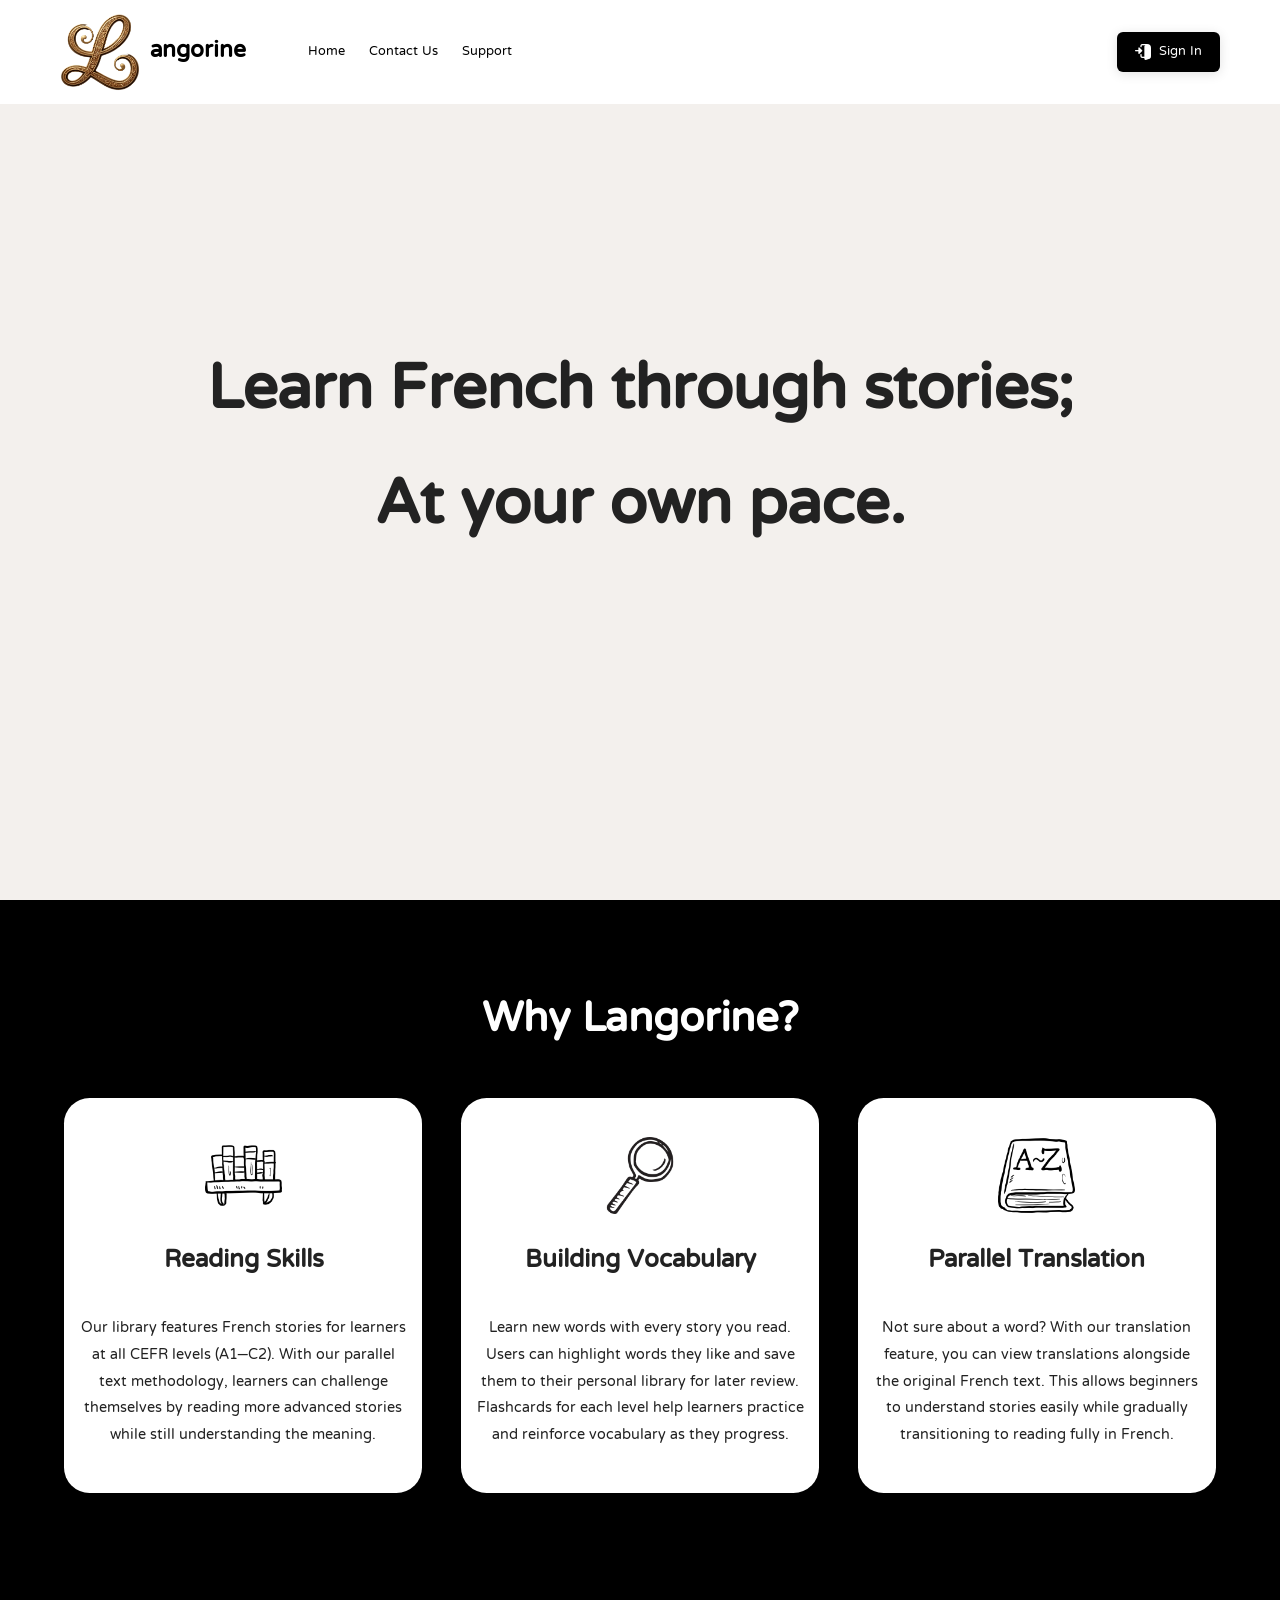
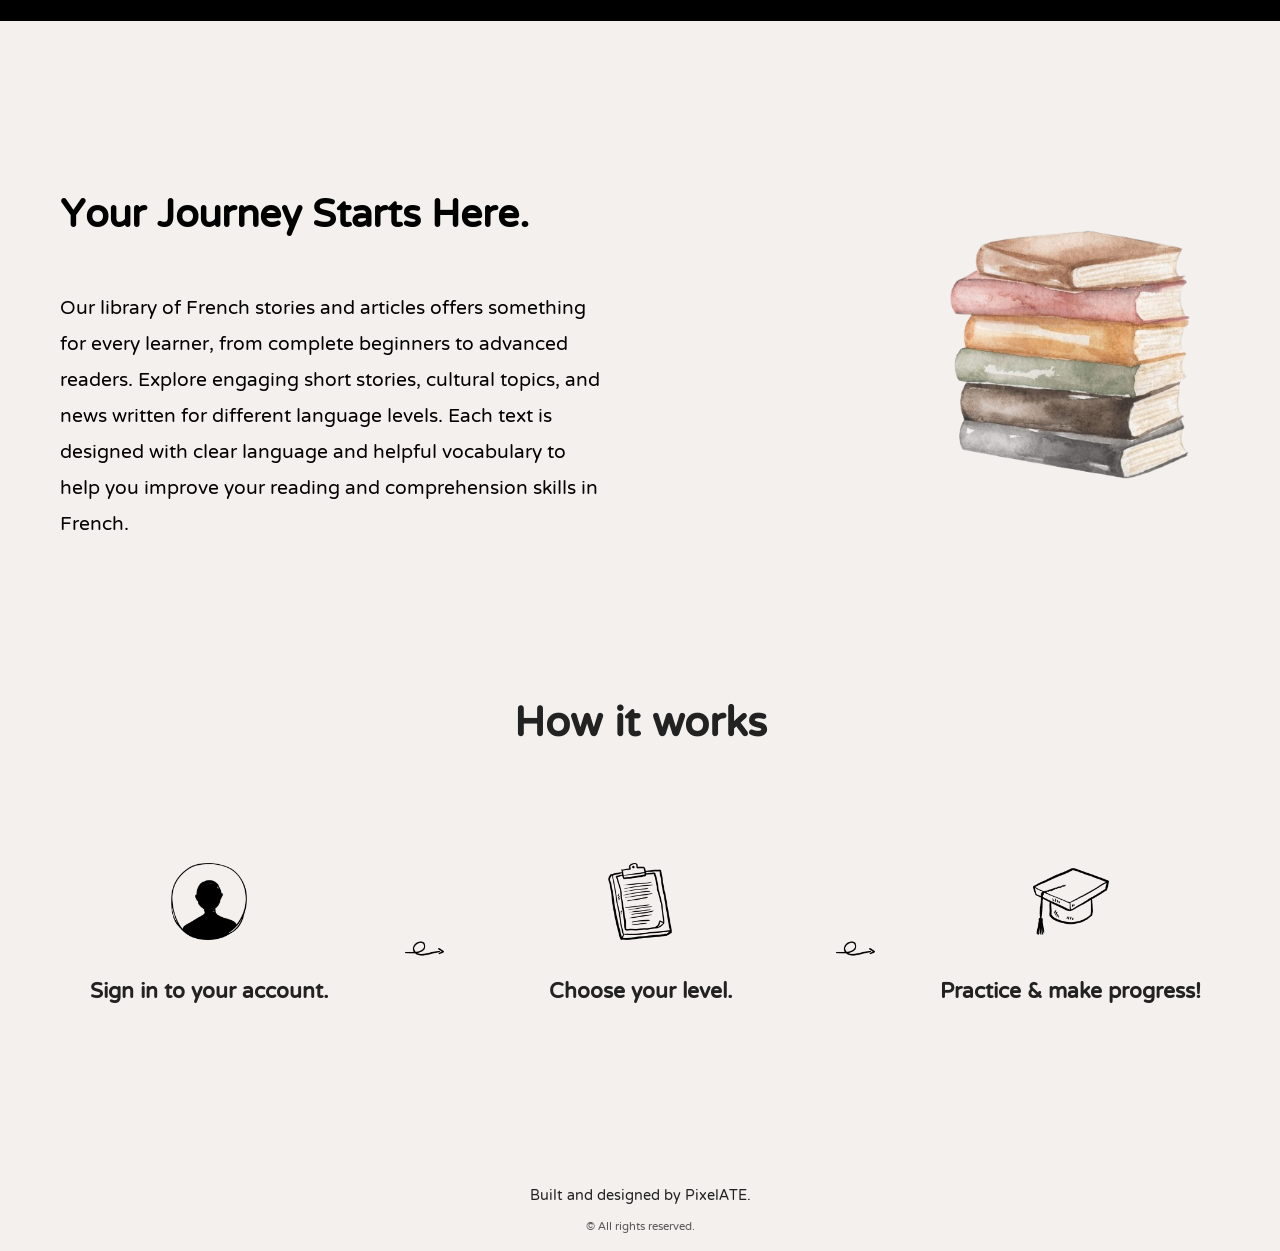
==== index.html @ 7143cfb8 "Added the Contact Us page" ====
<!--
Group 37
Date: March 14, 2026
Team Finaly Delivery - French self-learning Platform
-->

<!DOCTYPE html>
<html lang="en">

<head>
    <meta charset="UTF-8">
    <meta name="viewport" content="width=device-width, initial-scale=1.0">
    <title>Langorine</title>
    <link rel="stylesheet" href="css/style.css">
    <link href="https://fonts.googleapis.com/css2?family=NTR&display=swap" rel="stylesheet">
    <link rel="icon" type="image/png" href="images/icon.png">
    <script src="js/script.js"></script>
</head>

<body>
    <nav>
        <div class="nav-container">

            <button class="hamburger" id="hamburger" aria-expanded="false">☰</button>
            <div class="nav-left">
                <div class="nav-brand"> <img src="images/icon.png" alt="Langorine" class="nav-brand-icon"> angorine
                </div>
                <ul class="nav-menu">
                    <li><a href="index.html">Home</a></li>
                    <li><a href="contact.html">Contact Us</a></li>
                    <li><a href="support.html">Support</a></li>
                    <li class="nav-login mobile-login"><img src="images/enter.png" alt="Login" class="nav-icon"><a href="login.html">Sign In</a></li>
                </ul>
            </div>
            <ul class="nav-right">
                <li class="nav-login"> <img src="images/enter.png" alt="Login" class="nav-icon"><a href="login.html">Sign In</a></li>
            </ul>

        </div>
    </nav>

    <section class="main-title reveal">
        <div class="huge-text">
            Learn French through stories;<br>
            At your own pace.
        </div>
    </section>

    <section class="black-section">
        <h1 class="section-title reveal">Why Langorine?</h1>
        <div class="flex-container">
            <div class="flex-box reveal">
                <img src="images/bookshelf.png" alt="Bookshelf">
                <h2>Reading Skills</h2>
                <p>
                    Our library features French stories for learners at all CEFR levels (A1–C2).
                    With our parallel text methodology, learners can challenge themselves by reading more advanced
                    stories while still understanding the meaning.
                </p>
            </div>
            <div class="flex-box reveal">
                <img src="images/search.png" alt="Search">
                <h2>Building Vocabulary</h2>
                <p>
                    Learn new words with every story you read. Users can highlight words they like and save them to
                    their personal library for later review.
                    Flashcards for each level help learners practice and reinforce vocabulary as they progress.
                </p>
            </div>
            <div class="flex-box reveal">
                <img src="images/dictionary.png" alt="Dictionary">
                <h2>Parallel Translation</h2>
                <p>
                    Not sure about a word? With our translation feature, you can view translations alongside
                    the original French text.
                    This allows beginners to understand stories easily while gradually transitioning to reading fully in
                    French.
                </p>
            </div>
        </div>
    </section>

    <section class="journey-section">
        <div class="journey-container">
            <div class="journey-text">
                <h1 class="journey-header reveal">Your Journey Starts Here.</h1>
                <p class="journey-description reveal">
                    Our library of French stories and articles offers something for every learner, from complete
                    beginners to advanced readers. Explore engaging short stories, cultural topics, and news written for
                    different language levels. Each text is designed with clear language and helpful vocabulary to help
                    you improve your reading and comprehension skills in French.
                </p>
            </div>
            <div class="journey-image reveal">
                <img src="images/books.png" alt="Books" class="books-img">
            </div>
        </div>
    </section>

    <section class="how-section">
        <h1 class="how-title reveal">How it works</h1>
        <div class="flex-container how-flex">
            <div class="transparent-box reveal">
                <img src="images/user.png" alt="User" class="how-icon reveal">
                <h2>Sign in to your account.</h2>
            </div>
            <img src="images/right-arrow.png" alt="Right Arrow" class="how-arrow-img reveal">
            <div class="transparent-box reveal">
                <img src="images/clipboard.png" alt="Clipboard" class="how-icon reveal">
                <h2>Choose your level.</h2>
            </div>
            <img src="images/right-arrow.png" alt="Right Arrow" class="how-arrow-img reveal">
            <div class="transparent-box reveal">
                <img src="images/mortarboard.png" alt="Mortarboard" class="how-icon reveal">
                <h2>Practice & make progress!</h2>
            </div>
        </div>
    </section>

    <button id="scrollTopBtn">
        <img src="images/curved-arrow.png" alt="Scroll to top" class="scroll-top-img">
    </button>

    <footer class="site-footer">
        <div class="footer-builder">Built and designed by PixelATE.</div>
        <div class="footer-rights">&copy; All rights reserved.</div>
    </footer>

</body>

</html>
---- css/style.css ----
/*
Group 37
Date: March 14, 2026
Team Finaly Delivery - French self-learning Platform
*/

* {
    box-sizing: border-box;
}

html,
body {
    font-family: 'NTR', sans-serif;
    background-color: #f3f0ed;
    margin: 0;
    padding: 0;
    overflow-x: hidden;
    line-height: 1.5;
    width: 100%;
    max-width: 100%;
    overflow-x: hidden;
    min-height: 100vh;
}

a {
    text-decoration: none;
    color: inherit;
}

.main-title {
    display: flex;
    justify-content: center;
    align-items: center;
    height: 100vh;
}

.huge-text {
    display: flex;
    justify-content: center;
    align-items: center;
    height: 100vh;
    font-size: clamp(32px, 6vw, 90px);
    font-weight: bold;
    text-align: center;
    color: #222;
}

.black-section {
    background: #000;
    display: flex;
    flex-direction: column;
    align-items: center;
    padding: 6.5vw 0 10vw 0;
}

.how-section {
    display: flex;
    flex-direction: column;
    align-items: center;
    padding: 0 0 5vw 0;
}

.how-title {
    color: #222;
    font-size: clamp(28px, 4vw, 60px);
    margin: 0 0 3vw 0;
    text-align: center;
}

.how-flex {
    display: flex;
    gap: 3vw;
    width: 90vw;
    max-width: 1200px;
    justify-content: center;
    align-items: center;
}

.how-icon {
    width: 6vw;
    height: 6vw;
    object-fit: contain;
    margin-bottom: 1vw;
}

.how-arrow-img {
    width: 3vw;
    height: 3vw;
    object-fit: contain;
    margin: 0 1vw;
    align-self: center;
}

.transparent-box {
    color: #222;
    flex: 1 1 0;
    aspect-ratio: 1/1;
    display: flex;
    flex-direction: column;
    align-items: center;
    padding: 2vw 1vw;
    text-align: center;
    font-size: clamp(16px, 2vw, 22px);
    font-weight: 500;
    justify-content: center;
}

.transparent-box h2 {
    font-size: clamp(20px, 2vw, 28px);
}

.section-title {
    color: #fff;
    font-size: clamp(28px, 4vw, 60px);
    margin: 0 0 3vw 0;
    text-align: center;
}

.flex-container {
    display: flex;
    gap: 3vw;
    width: 90vw;
    max-width: 1200px;
    justify-content: center;
    align-items: center;
}

.flex-box {
    background: #fff;
    color: #222;
    flex: 1 1 0;
    aspect-ratio: 1/1;
    display: flex;
    flex-direction: column;
    align-items: center;
    border-radius: 2vw;
    box-shadow: 0 4px 24px rgba(0, 0, 0, 0.08);
    padding: 2vw 1vw;
    text-align: center;
}

.flex-box img {
    width: 6vw;
    height: 6vw;
    object-fit: contain;
    margin: 1vw 0 2vw 0;
}

.flex-box h2 {
    margin: 0 0 1vw 0;
    font-size: clamp(20px, 6vw, 30px);
}

.flex-box p {
    font-size: clamp(16px, 1.4vw, 20px);
}

.box-text {
    margin-top: auto;
    margin-bottom: 2vw;
    font-size: clamp(16px, 1.2vw, 18px);
    color: #444;
    text-align: center;
}

.journey-section {
    padding: 120px 20px;
    max-width: 1200px;
    margin: 0 auto;
}

.journey-header {
    font-size: clamp(24px, 4vw, 48px);
}

.journey-description {
    font-size: clamp(16px, 2.2vw, 24px);
}

.journey-container {
    display: flex;
    align-items: center;
    justify-content: center;
    gap: 6vw;
}

.journey-text {
    flex: 1;
}

.journey-image {
    flex: 1;
    display: flex;
    justify-content: flex-end;
}

.books-img {
    width: 300px;
}

nav {
    background: #fff;
    padding: 12px 0;
    position: fixed;
    top: 0;
    left: 0;
    width: 100%;
    z-index: 1000;
}

nav ul {
    margin: 0;
    padding: 0;
    list-style: none;
}

.nav-container {
    display: flex;
    justify-content: space-between;
    align-items: center;
    max-width: 1200px;
    margin: 0 auto;
    padding: 0 20px;
}

.nav-left {
    display: flex;
    align-items: center;
    gap: 30px;
}

.nav-menu {
    display: flex;
    gap: 24px;
    list-style: none;
    margin: 0;
    padding: 0;
}

.nav-right {
    display: flex;
    align-items: center;
}

.nav-brand {
    margin-right: 32px;
    font-size: 28px;
    font-weight: bold;
    display: flex;
    align-items: center;
    color: #000;
}

.nav-brand-icon {
    height: 80px;
    width: 80px;
    margin-right: 10px;
    border-radius: 8px;
}

.nav-login {
    background: #000;
    color: #fff;
    border: none;
    border-radius: 6px;
    padding: 8px 18px;
    font-size: 16px;
    display: flex;
    align-items: center;
    gap: 8px;
    transition: background 0.2s;
    justify-content: center;
    box-shadow: 0 2px 12px rgba(0,0,0,0.12);
}

.nav-login:hover {
    background: #222;
}

.nav-icon {
    height: 16px;
    width: 16px;
    border-radius: 4px;
}

.hamburger {
    display: none;
    font-size: 28px;
    background: none;
    border: none;
    cursor: pointer;
}

.mobile-login {
    display: none;
}

.site-footer {
    padding: 2vw 0 1vw 0;
    text-align: center;
    font-size: clamp(14px, 1.2vw, 18px);
    color: #222;
}

.footer-builder {
    font-size: clamp(16px, 1.4vw, 20px);
    font-weight: 500;
    margin-bottom: 0.5vw;
}

.footer-rights {
    font-size: clamp(14px, 1.1vw, 18px);
    color: #555;
}

#scrollTopBtn {
    display: none;
    position: fixed;
    bottom: 30px;
    right: 30px;
    width: 40px;
    height: 40px;
    border-radius: 50%;
    background: #fff;
    box-shadow: 0 2px 8px rgba(0, 0, 0, 0.15);
    border: none;
    cursor: pointer;
    z-index: 2000;
    align-items: center;
    justify-content: center;
    padding: 0;
    transition: opacity 0.3s;
}

#scrollTopBtn.show {
    display: flex;
    opacity: 1;
}

.scroll-top-img {
    width: 20px;
    height: 20px;
    display: block;
}

.reveal {
    opacity: 0;
    transform: translateY(60px);
    transition: opacity 0.9s ease, transform 0.9s ease;
}

.reveal.show {
    opacity: 1;
    transform: translateY(0);
}

.flex-box:nth-child(1) {
    transition-delay: 0.1s;
}

.flex-box:nth-child(2) {
    transition-delay: 0.2s;
}

.flex-box:nth-child(3) {
    transition-delay: 0.3s;
}

.transparent-box:nth-child(1) {
    transition-delay: 0.1s;
}

.transparent-box:nth-child(3) {
    transition-delay: 0.2s;
}

.transparent-box:nth-child(5) {
    transition-delay: 0.3s;
}

.flex-box:hover {
    transform: translateY(-10px);
    box-shadow: 0 10px 30px rgba(0, 0, 0, 0.12);
}

@media (max-width: 1024px) and (min-width: 701px) {
    .flex-container {
        display: grid;
        grid-template-columns: 1fr 1fr;
        gap: 3vw;
        width: 90vw;
        max-width: 1200px;
        margin: 0 auto;
        justify-items: center;
    }

    .flex-box {
        aspect-ratio: 1/1;
        width: 100%;
    }

    .flex-box:nth-child(3) {
        width: 100%;
        grid-column: 1 / -1;
        justify-self: center;
        width: 50%;
        max-width: 420px;
    }

    .flex-box p {
        font-size: clamp(18px, 2.2vw, 22px);
    }

    .how-flex {
        display: flex;
        flex-direction: column;
        align-items: center;
        gap: 4vw;
    }

    .how-arrow-img {
        display: block;
        margin: 2vw auto;
        width: 6vw;
        height: 6vw;
        content: url("../images/down-arrow.png");
    }

    .transparent-box {
        width: 85vw;
        max-width: 420px;
        padding: 4vw;
        text-align: center;
        font-size: 16px;
    }

    .how-icon {
        width: 12vw;
        height: 12vw;
        margin-bottom: 5px;
    }

    .how-title {
        margin-bottom: 6vw;
        text-align: center;
    }
}

@media (max-width: 700px) {

    .nav-container {
        position: relative;
        display: flex;
        justify-content: center;
        align-items: center;
        width: 100%;
        padding: 12px 20px;
    }

    .hamburger {
        display: block;
        position: absolute;
        left: 20px;
        top: 50%;
        transform: translateY(-50%);
        font-size: 28px;
        background: none;
        border: none;
        cursor: pointer;
        z-index: 1100;
        color: #000;
    }

    .nav-brand {
        position: absolute;
        left: 50%;
        top: 50%;
        transform: translate(-50%, -50%);
        display: flex;
        align-items: center;
        gap: 10px;
        font-size: 24px;
        font-weight: bold;
        z-index: 1000;
    }

    .nav-brand-icon {
        width: 40px;
        height: 40px;
        padding: 0;
        margin: 0;
    }

    .nav-menu {
        position: absolute;
        top: 100%;
        left: 0;
        width: 100%;
        background: #fff;
        display: flex;
        flex-direction: column;
        align-items: center;
        gap: 18px;
        max-height: 0;
        overflow: hidden;
        transition: max-height 0.4s ease;
    }

    .nav-menu li:first-child {
        margin-top: 20px;
    }

    .nav-menu li:last-child {
        margin-bottom: 20px;
    }

    .nav-menu.active {
        max-height: 400px;
    }

    .nav-left li {
        font-size: 18px;
    }

    .nav-right {
        display: none;
    }

    .nav-login {
        padding: 10px 22px;
        width: 80vw;
        max-width: 400px;
    }

    .mobile-login {
        display: flex;
    }

    .flex-container {
        flex-direction: column;
        align-items: center;
        gap: 6vw;
    }

    .flex-box {
        width: 85vw;
        max-width: 420px;
        min-height: 420px;
        padding: 4vw;
        flex-direction: column;
        justify-content: center;
        align-items: center;
        text-align: center;
    }

    .flex-box h2 {
        margin: 0 0 12px 0;
        padding: 10px;
    }

    .flex-box img {
        width: 18vw;
        height: 18vw;
        margin-bottom: 4vw;
    }

    .box-text {
        margin: 0;
    }

    .section-title {
        margin-bottom: 6vw;
    }

    .journey-container {
        flex-direction: column;
    }

    .books-img {
        width: 200px;
    }

    .how-flex {
        flex-direction: column;
        gap: 0;
    }

    .how-arrow-img {
        content: url("../images/down-arrow.png");
        width: 10vw;
        height: 10vw;
        align-self: center;
        margin: 0px;
    }

    .transparent-box {
        width: 85vw;
        max-width: 420px;
        font-size: 16px;
        padding: 4vw;
    }

    .transparent-box h2 {
        margin-bottom: 5px;
    }

    .how-icon {
        width: 18vw;
        height: 18vw;
        margin-bottom: 5px;
    }

    .how-title {
        margin: 0;
    }

}
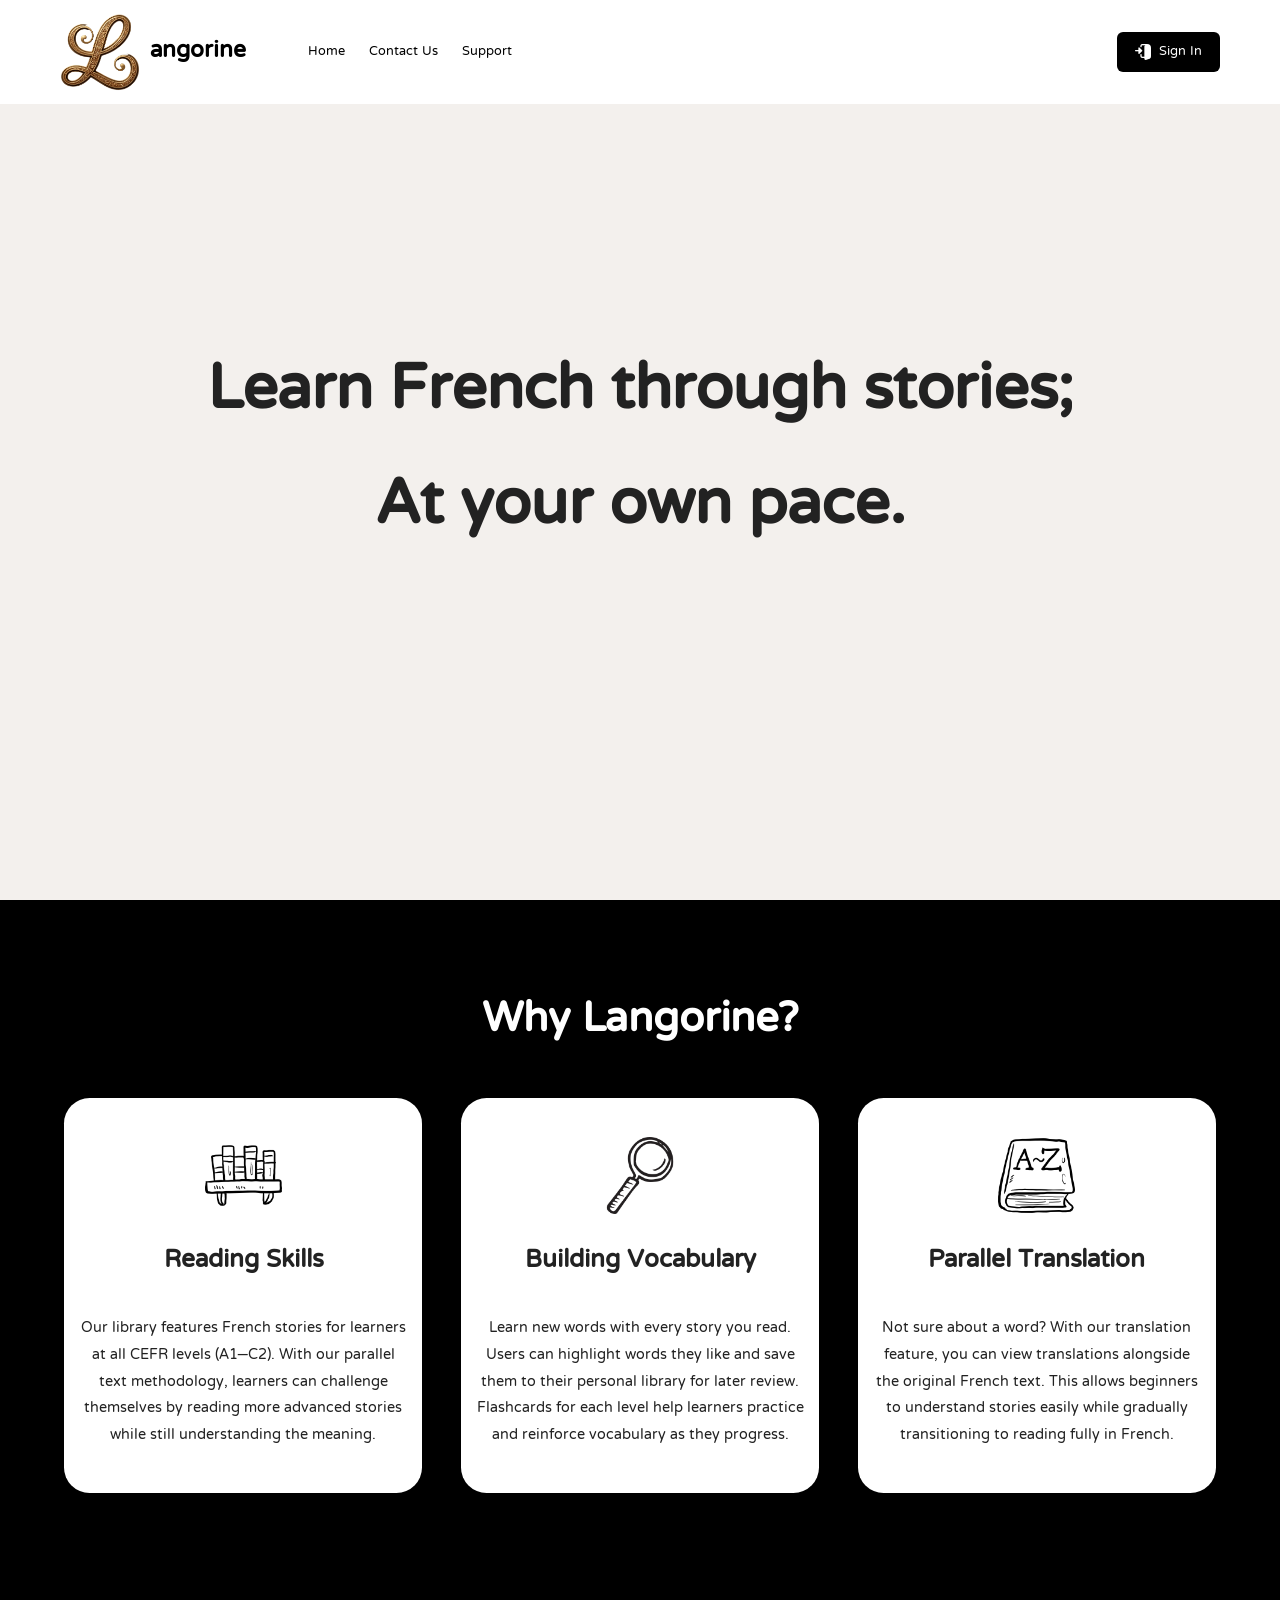
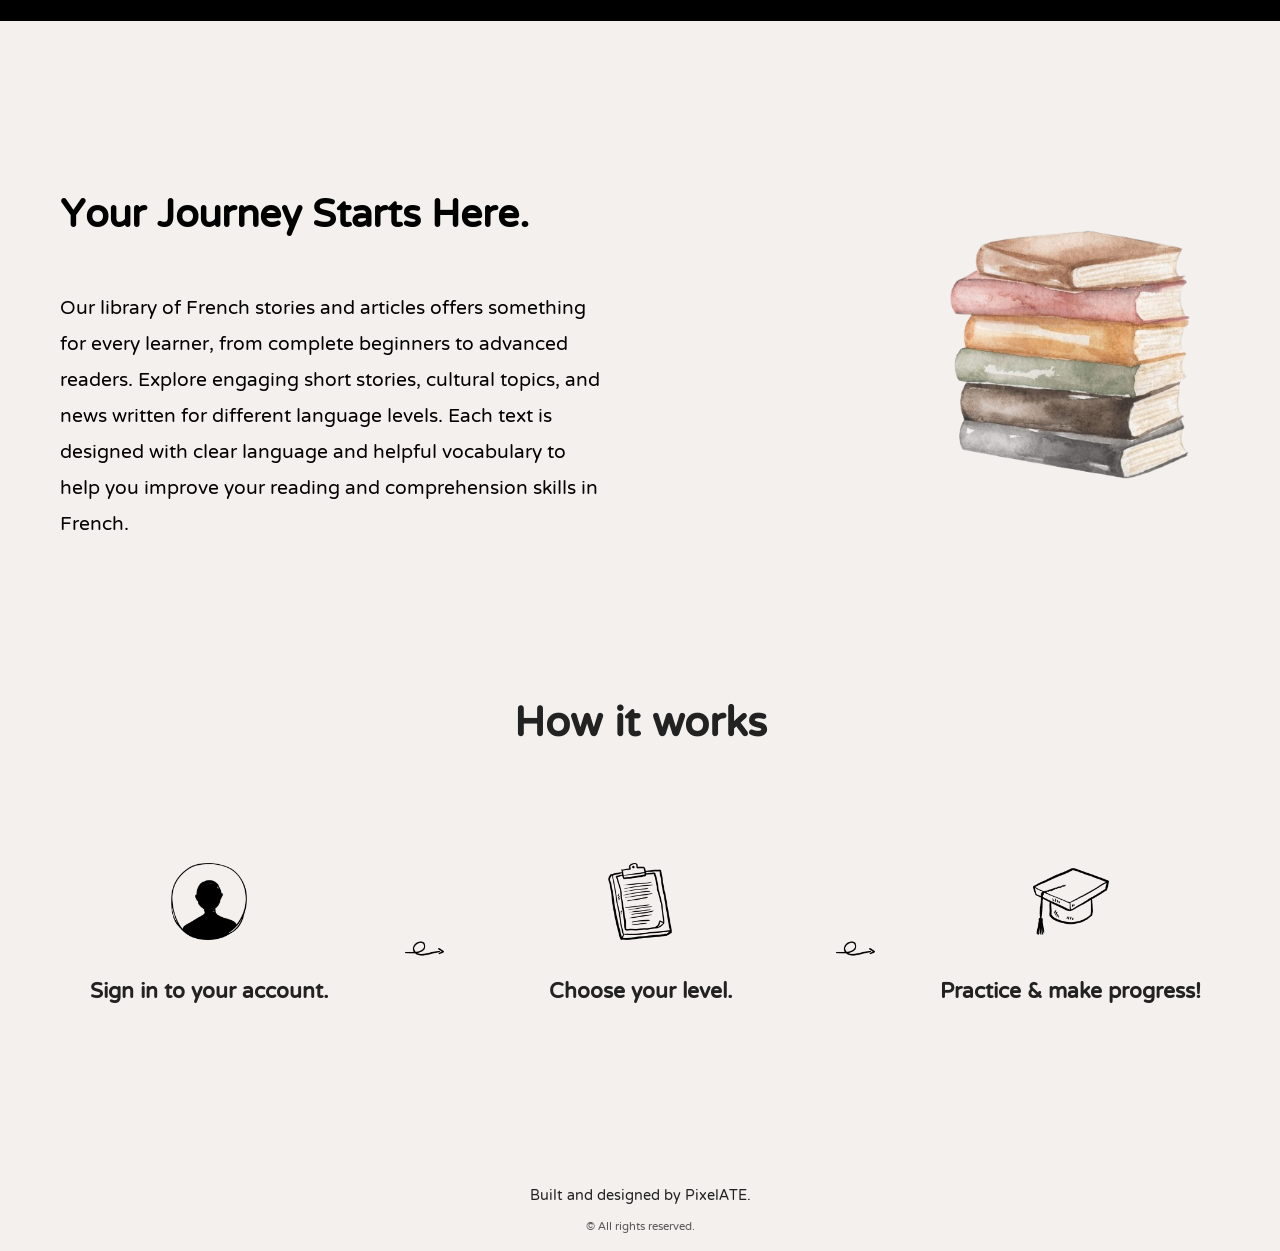
==== commit c6986fdd: "Added sign up/in pages" ====
--- a/index.html
+++ b/index.html
@@ -13,7 +13,7 @@
     <title>Langorine</title>
     <link rel="stylesheet" href="css/style.css">
     <link href="https://fonts.googleapis.com/css2?family=NTR&display=swap" rel="stylesheet">
-    <link rel="icon" type="image/png" href="images/icon.png">
+    <link rel="icon" type="image/png" href="images/icons/icon.png">
     <script src="js/script.js"></script>
 </head>
 
@@ -23,17 +23,22 @@
 
             <button class="hamburger" id="hamburger" aria-expanded="false">☰</button>
             <div class="nav-left">
-                <div class="nav-brand"> <img src="images/icon.png" alt="Langorine" class="nav-brand-icon"> angorine
+                <div class="nav-brand"> <img src="images/icons/icon.png" alt="Langorine" class="nav-brand-icon">
+                    angorine
                 </div>
                 <ul class="nav-menu">
                     <li><a href="index.html">Home</a></li>
                     <li><a href="contact.html">Contact Us</a></li>
                     <li><a href="support.html">Support</a></li>
-                    <li class="nav-login mobile-login"><img src="images/enter.png" alt="Login" class="nav-icon"><a href="login.html">Sign In</a></li>
+                    <li class="nav-login mobile-login"><img src="images/icons/enter.png" alt="Login" class="nav-icon"><a
+                            href="signIn.html">Sign In</a></li>
                 </ul>
             </div>
             <ul class="nav-right">
-                <li class="nav-login"> <img src="images/enter.png" alt="Login" class="nav-icon"><a href="login.html">Sign In</a></li>
+                <a href="signIn.html" class="nav-login">
+                    <img src="images/icons/enter.png" alt="Login" class="nav-icon">
+                    <span>Sign In</span>
+                </a>
             </ul>
 
         </div>
@@ -50,7 +55,7 @@
         <h1 class="section-title reveal">Why Langorine?</h1>
         <div class="flex-container">
             <div class="flex-box reveal">
-                <img src="images/bookshelf.png" alt="Bookshelf">
+                <img src="images/icons/bookshelf.png" alt="Bookshelf">
                 <h2>Reading Skills</h2>
                 <p>
                     Our library features French stories for learners at all CEFR levels (A1–C2).
@@ -59,7 +64,7 @@
                 </p>
             </div>
             <div class="flex-box reveal">
-                <img src="images/search.png" alt="Search">
+                <img src="images/icons/search.png" alt="Search">
                 <h2>Building Vocabulary</h2>
                 <p>
                     Learn new words with every story you read. Users can highlight words they like and save them to
@@ -68,7 +73,7 @@
                 </p>
             </div>
             <div class="flex-box reveal">
-                <img src="images/dictionary.png" alt="Dictionary">
+                <img src="images/icons/dictionary.png" alt="Dictionary">
                 <h2>Parallel Translation</h2>
                 <p>
                     Not sure about a word? With our translation feature, you can view translations alongside
@@ -101,24 +106,24 @@
         <h1 class="how-title reveal">How it works</h1>
         <div class="flex-container how-flex">
             <div class="transparent-box reveal">
-                <img src="images/user.png" alt="User" class="how-icon reveal">
+                <img src="images/icons/user.png" alt="User" class="how-icon reveal">
                 <h2>Sign in to your account.</h2>
             </div>
-            <img src="images/right-arrow.png" alt="Right Arrow" class="how-arrow-img reveal">
+            <img src="images/icons/right-arrow.png" alt="Right Arrow" class="how-arrow-img reveal">
             <div class="transparent-box reveal">
-                <img src="images/clipboard.png" alt="Clipboard" class="how-icon reveal">
+                <img src="images/icons/clipboard.png" alt="Clipboard" class="how-icon reveal">
                 <h2>Choose your level.</h2>
             </div>
-            <img src="images/right-arrow.png" alt="Right Arrow" class="how-arrow-img reveal">
+            <img src="images/icons/right-arrow.png" alt="Right Arrow" class="how-arrow-img reveal">
             <div class="transparent-box reveal">
-                <img src="images/mortarboard.png" alt="Mortarboard" class="how-icon reveal">
+                <img src="images/icons/mortarboard.png" alt="Mortarboard" class="how-icon reveal">
                 <h2>Practice & make progress!</h2>
             </div>
         </div>
     </section>
 
     <button id="scrollTopBtn">
-        <img src="images/curved-arrow.png" alt="Scroll to top" class="scroll-top-img">
+        <img src="images/icons/curved-arrow.png" alt="Scroll to top" class="scroll-top-img">
     </button>
 
     <footer class="site-footer">
--- a/css/style.css
+++ b/css/style.css
@@ -18,7 +18,6 @@
     line-height: 1.5;
     width: 100%;
     max-width: 100%;
-    overflow-x: hidden;
     min-height: 100vh;
 }
 
@@ -31,16 +30,15 @@
     display: flex;
     justify-content: center;
     align-items: center;
-    height: 100vh;
+    min-height: 100dvh;
 }
 
 .huge-text {
     display: flex;
     justify-content: center;
     align-items: center;
-    height: 100vh;
     font-size: clamp(32px, 6vw, 90px);
-    font-weight: bold;
+    font-weight: 600;
     text-align: center;
     color: #222;
 }
@@ -259,18 +257,14 @@
 }
 
 .nav-login {
+    display: flex;
+    align-items: center;
+    gap: 8px;
     background: #000;
     color: #fff;
-    border: none;
     border-radius: 6px;
     padding: 8px 18px;
-    font-size: 16px;
-    display: flex;
-    align-items: center;
-    gap: 8px;
-    transition: background 0.2s;
-    justify-content: center;
-    box-shadow: 0 2px 12px rgba(0,0,0,0.12);
+    text-decoration: none;
 }
 
 .nav-login:hover {
@@ -300,6 +294,7 @@
     text-align: center;
     font-size: clamp(14px, 1.2vw, 18px);
     color: #222;
+    margin-top: auto;
 }
 
 .footer-builder {
@@ -423,7 +418,7 @@
         margin: 2vw auto;
         width: 6vw;
         height: 6vw;
-        content: url("../images/down-arrow.png");
+        content: url("../images/icons/down-arrow.png");
     }
 
     .transparent-box {
@@ -527,7 +522,11 @@
     }
 
     .nav-login {
-        padding: 10px 22px;
+        display: flex;
+        align-items: center;
+        justify-content: center;
+        gap: 8px;
+        text-align: center;
         width: 80vw;
         max-width: 400px;
     }
@@ -586,7 +585,7 @@
     }
 
     .how-arrow-img {
-        content: url("../images/down-arrow.png");
+        content: url("../images/icons/down-arrow.png");
         width: 10vw;
         height: 10vw;
         align-self: center;
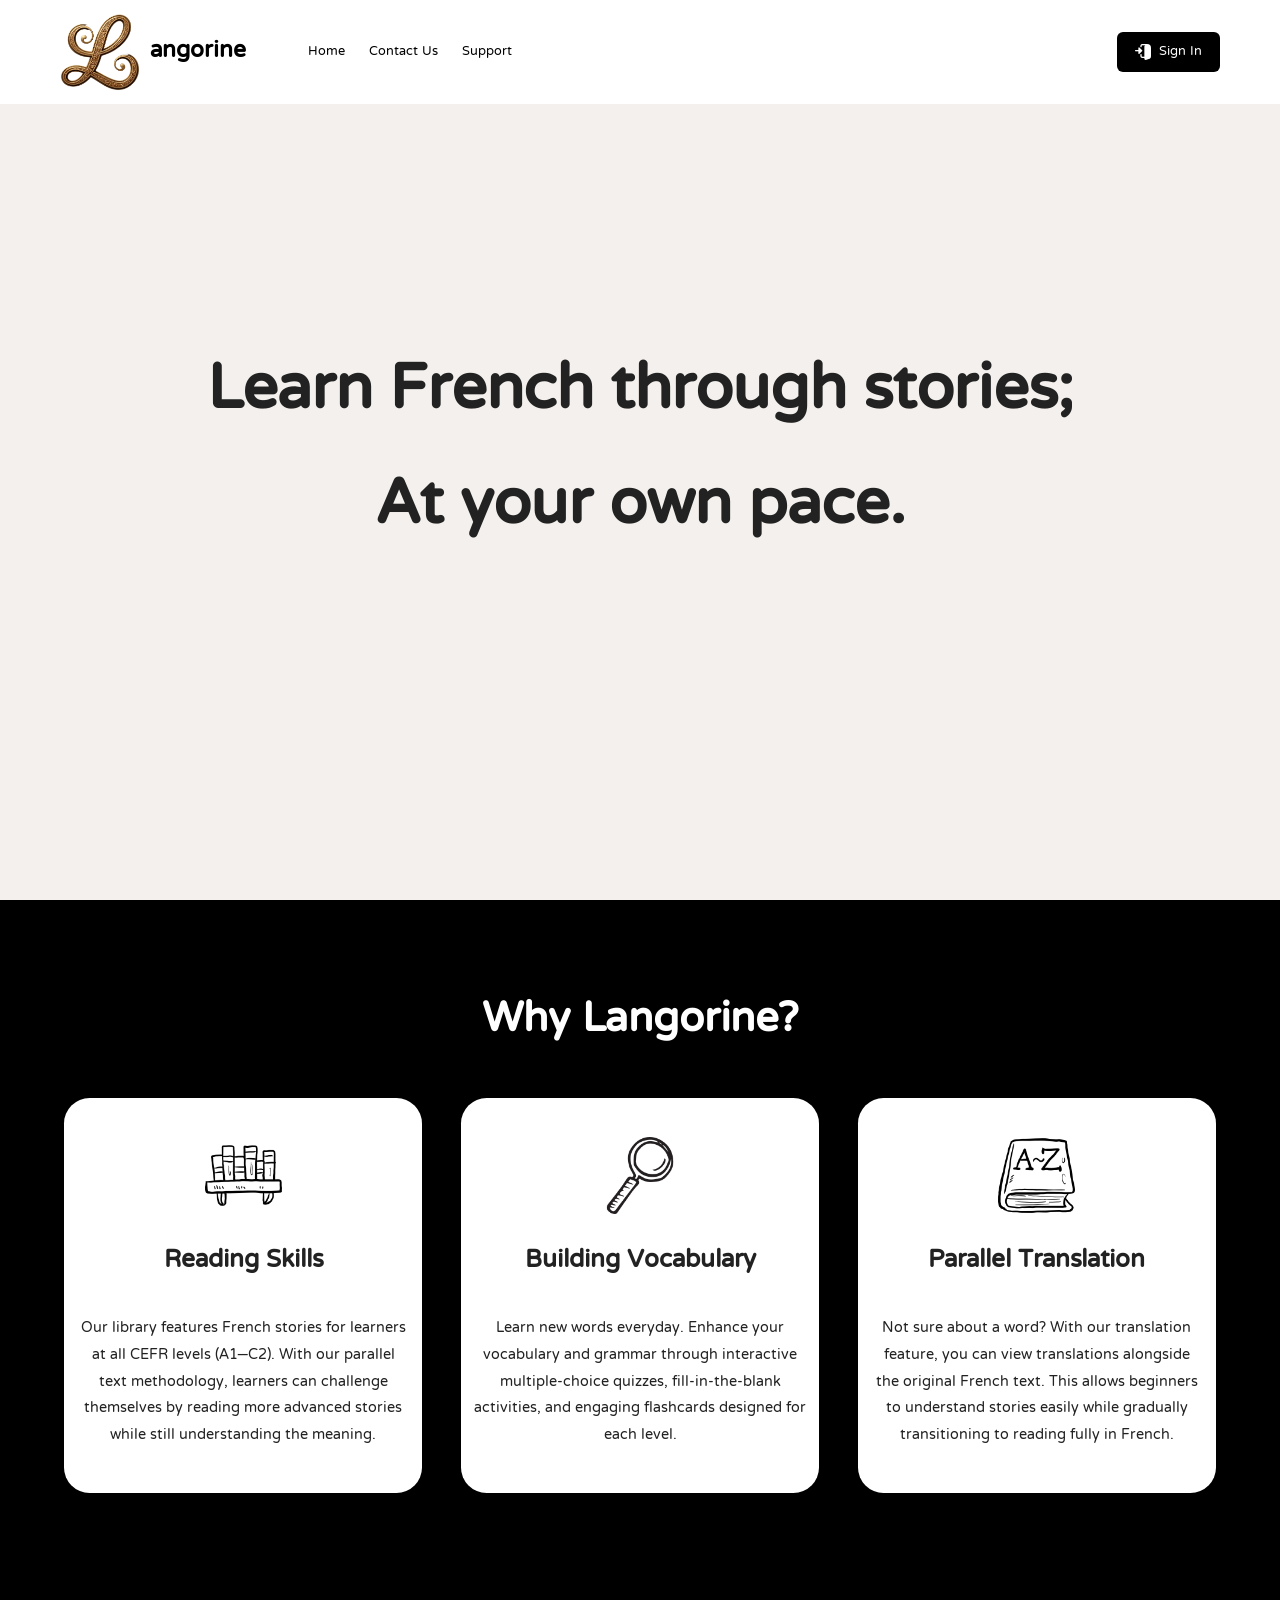
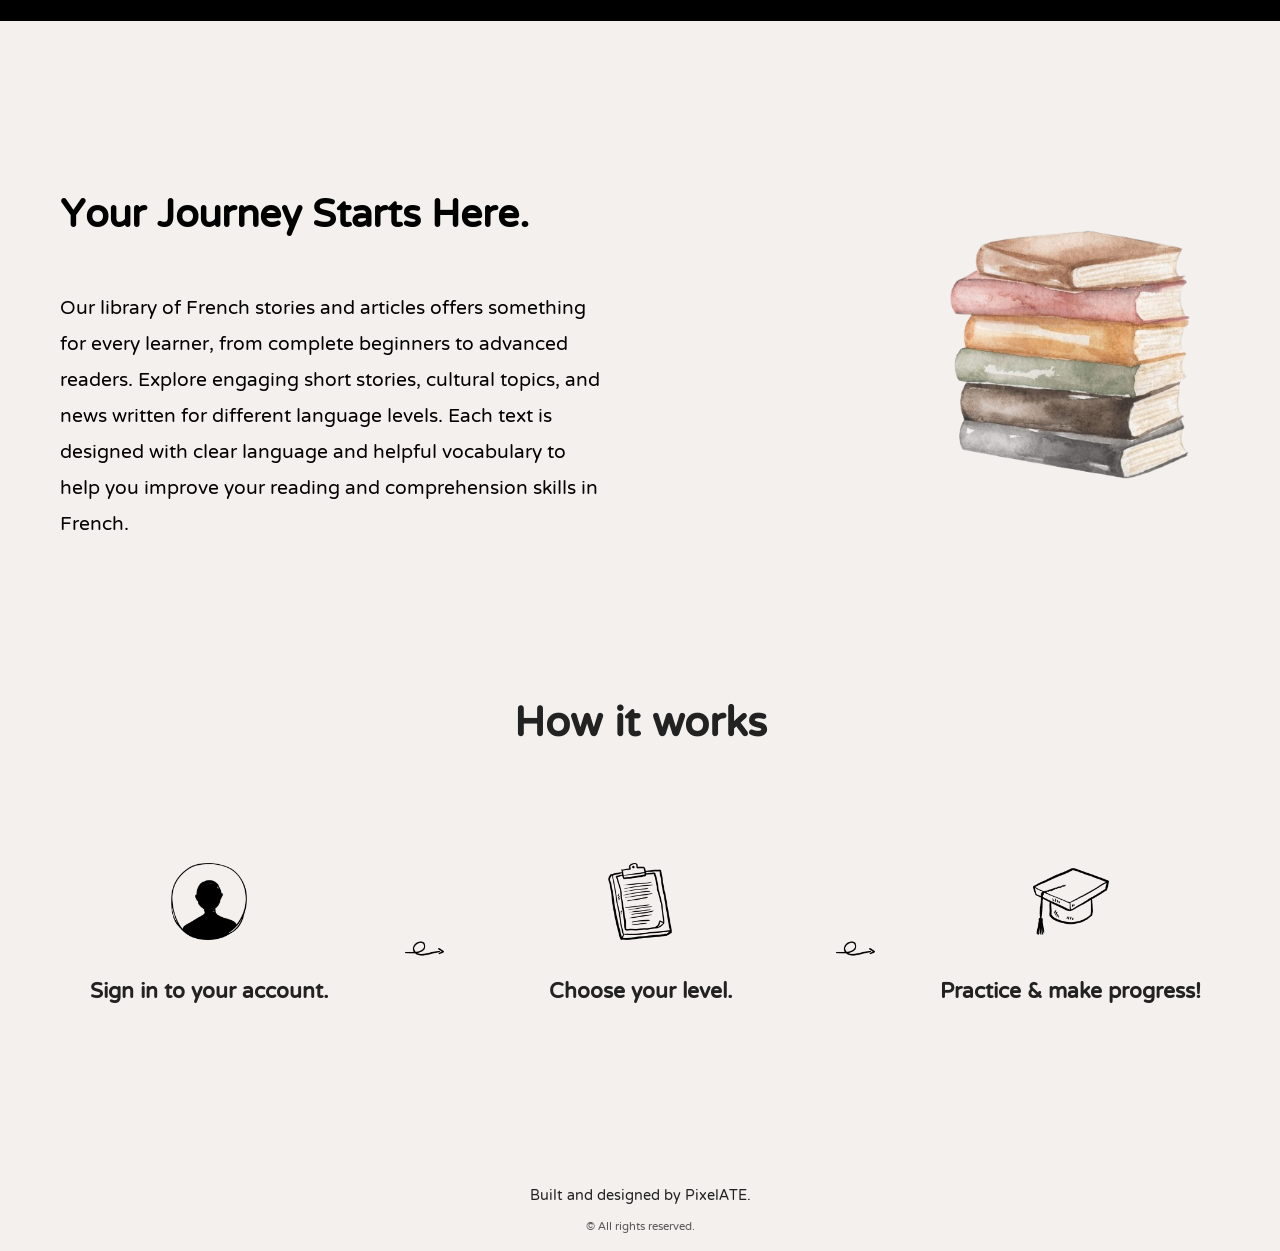
==== commit 666cb995: "Added pictures and fixed style" ====
--- a/index.html
+++ b/index.html
@@ -67,9 +67,8 @@
                 <img src="images/icons/search.png" alt="Search">
                 <h2>Building Vocabulary</h2>
                 <p>
-                    Learn new words with every story you read. Users can highlight words they like and save them to
-                    their personal library for later review.
-                    Flashcards for each level help learners practice and reinforce vocabulary as they progress.
+                    Learn new words everyday. Enhance your vocabulary and grammar through interactive multiple-choice
+                    quizzes, fill-in-the-blank activities, and engaging flashcards designed for each level.
                 </p>
             </div>
             <div class="flex-box reveal">
--- a/css/style.css
+++ b/css/style.css
@@ -120,17 +120,19 @@
     width: 90vw;
     max-width: 1200px;
     justify-content: center;
-    align-items: center;
+    align-items: stretch;
 }
 
 .flex-box {
     background: #fff;
     color: #222;
     flex: 1 1 0;
+    min-width: 0;
     aspect-ratio: 1/1;
     display: flex;
     flex-direction: column;
     align-items: center;
+    justify-content: center;
     border-radius: 2vw;
     box-shadow: 0 4px 24px rgba(0, 0, 0, 0.08);
     padding: 2vw 1vw;
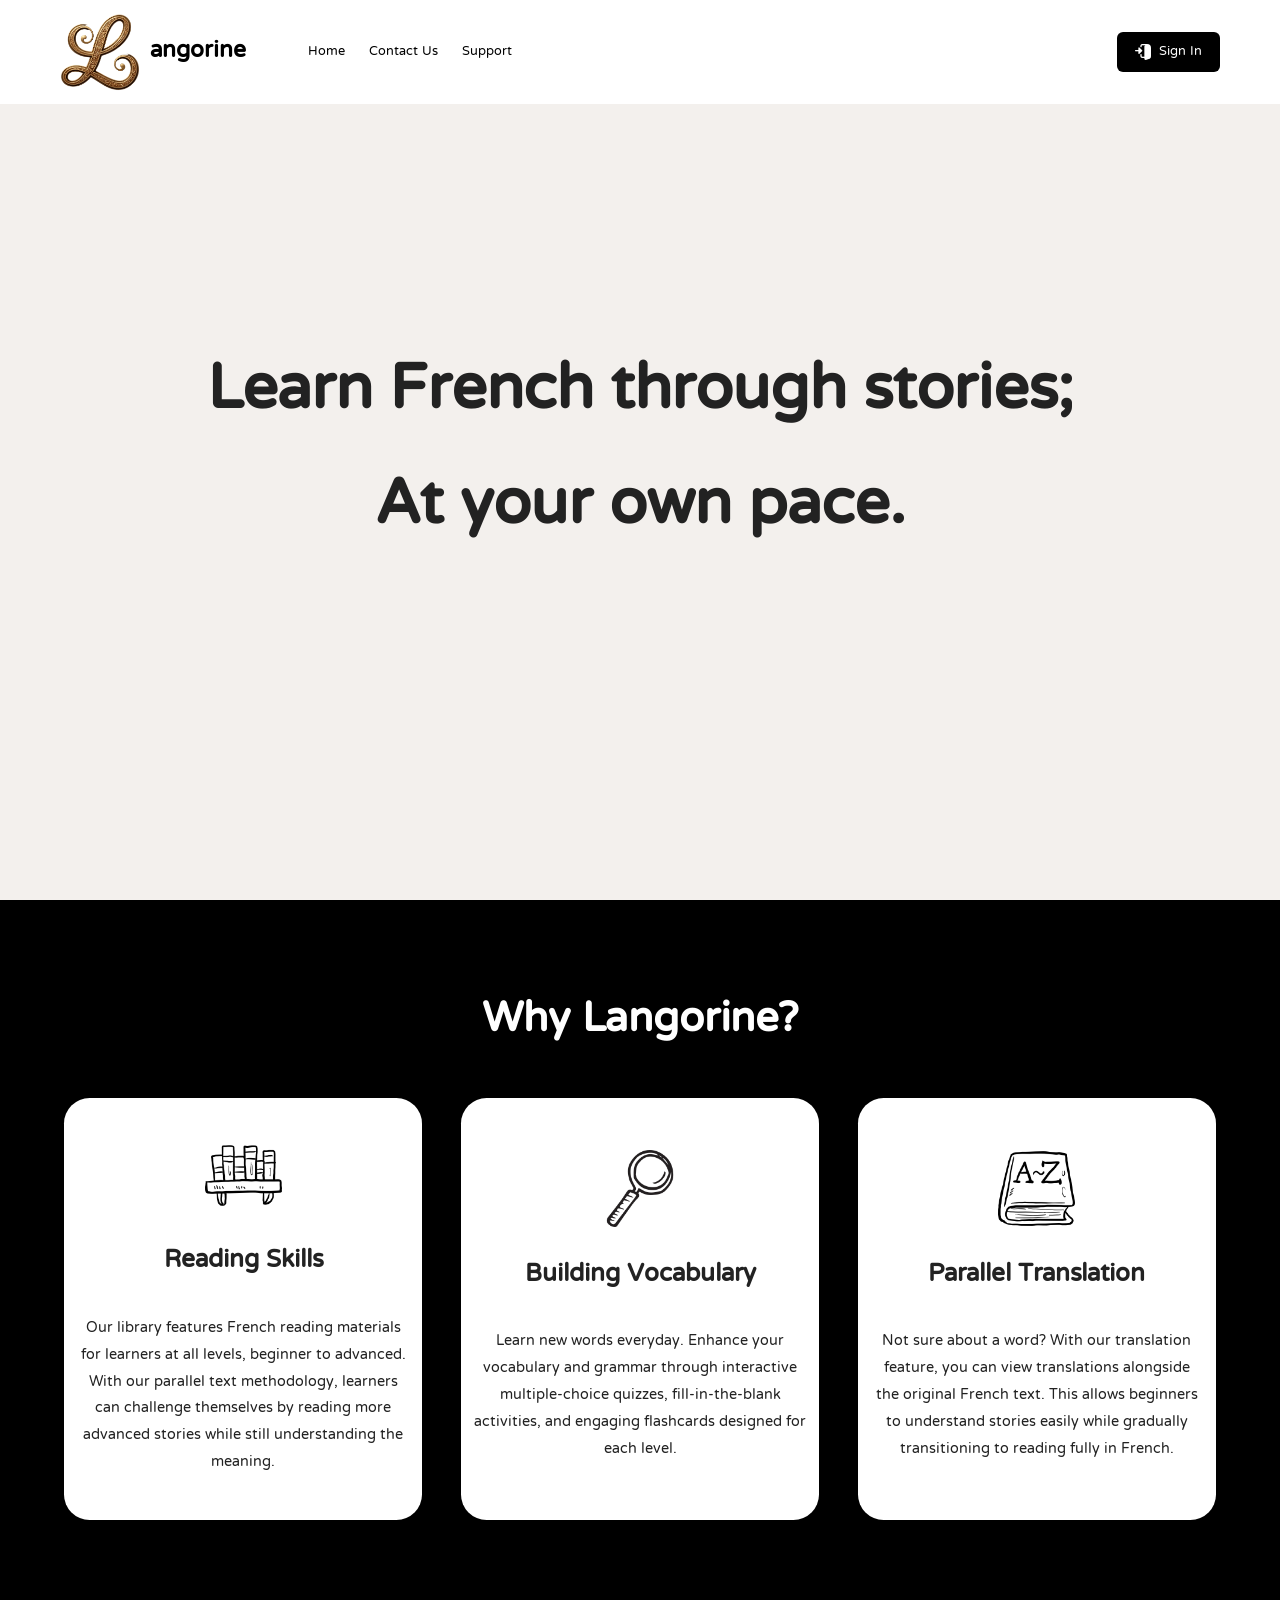
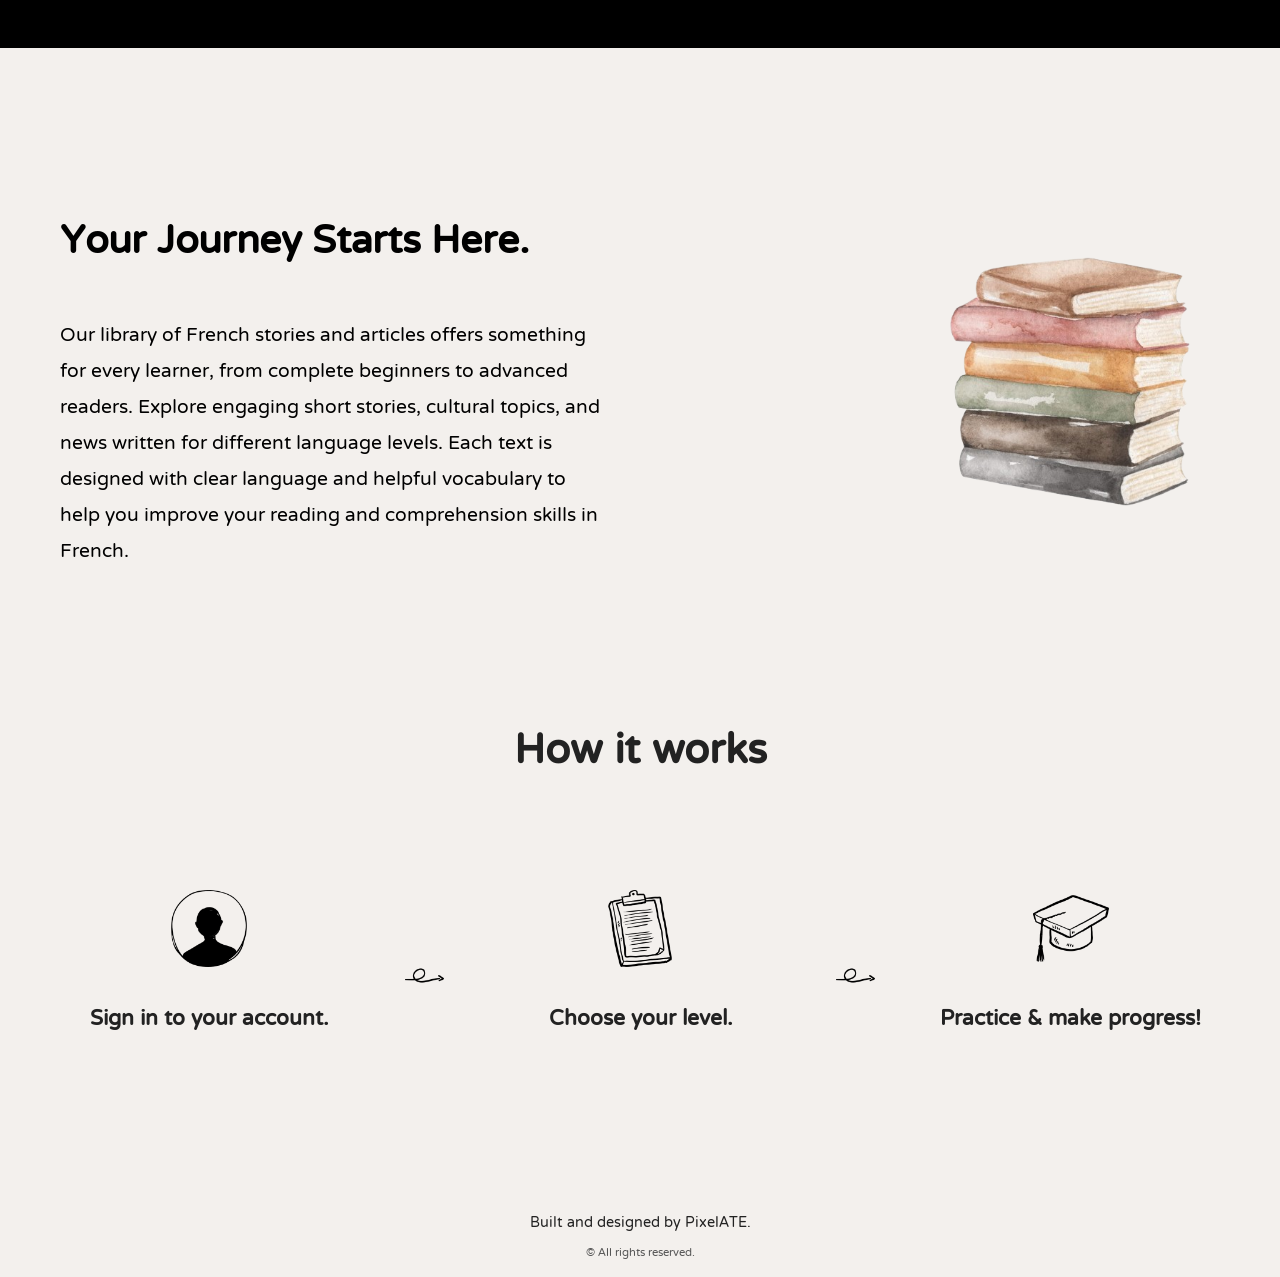
==== commit 2d0b35da: "Changed levels." ====
--- a/index.html
+++ b/index.html
@@ -58,7 +58,7 @@
                 <img src="images/icons/bookshelf.png" alt="Bookshelf">
                 <h2>Reading Skills</h2>
                 <p>
-                    Our library features French stories for learners at all CEFR levels (A1–C2).
+                    Our library features French reading materials for learners at all levels, beginner to advanced.
                     With our parallel text methodology, learners can challenge themselves by reading more advanced
                     stories while still understanding the meaning.
                 </p>
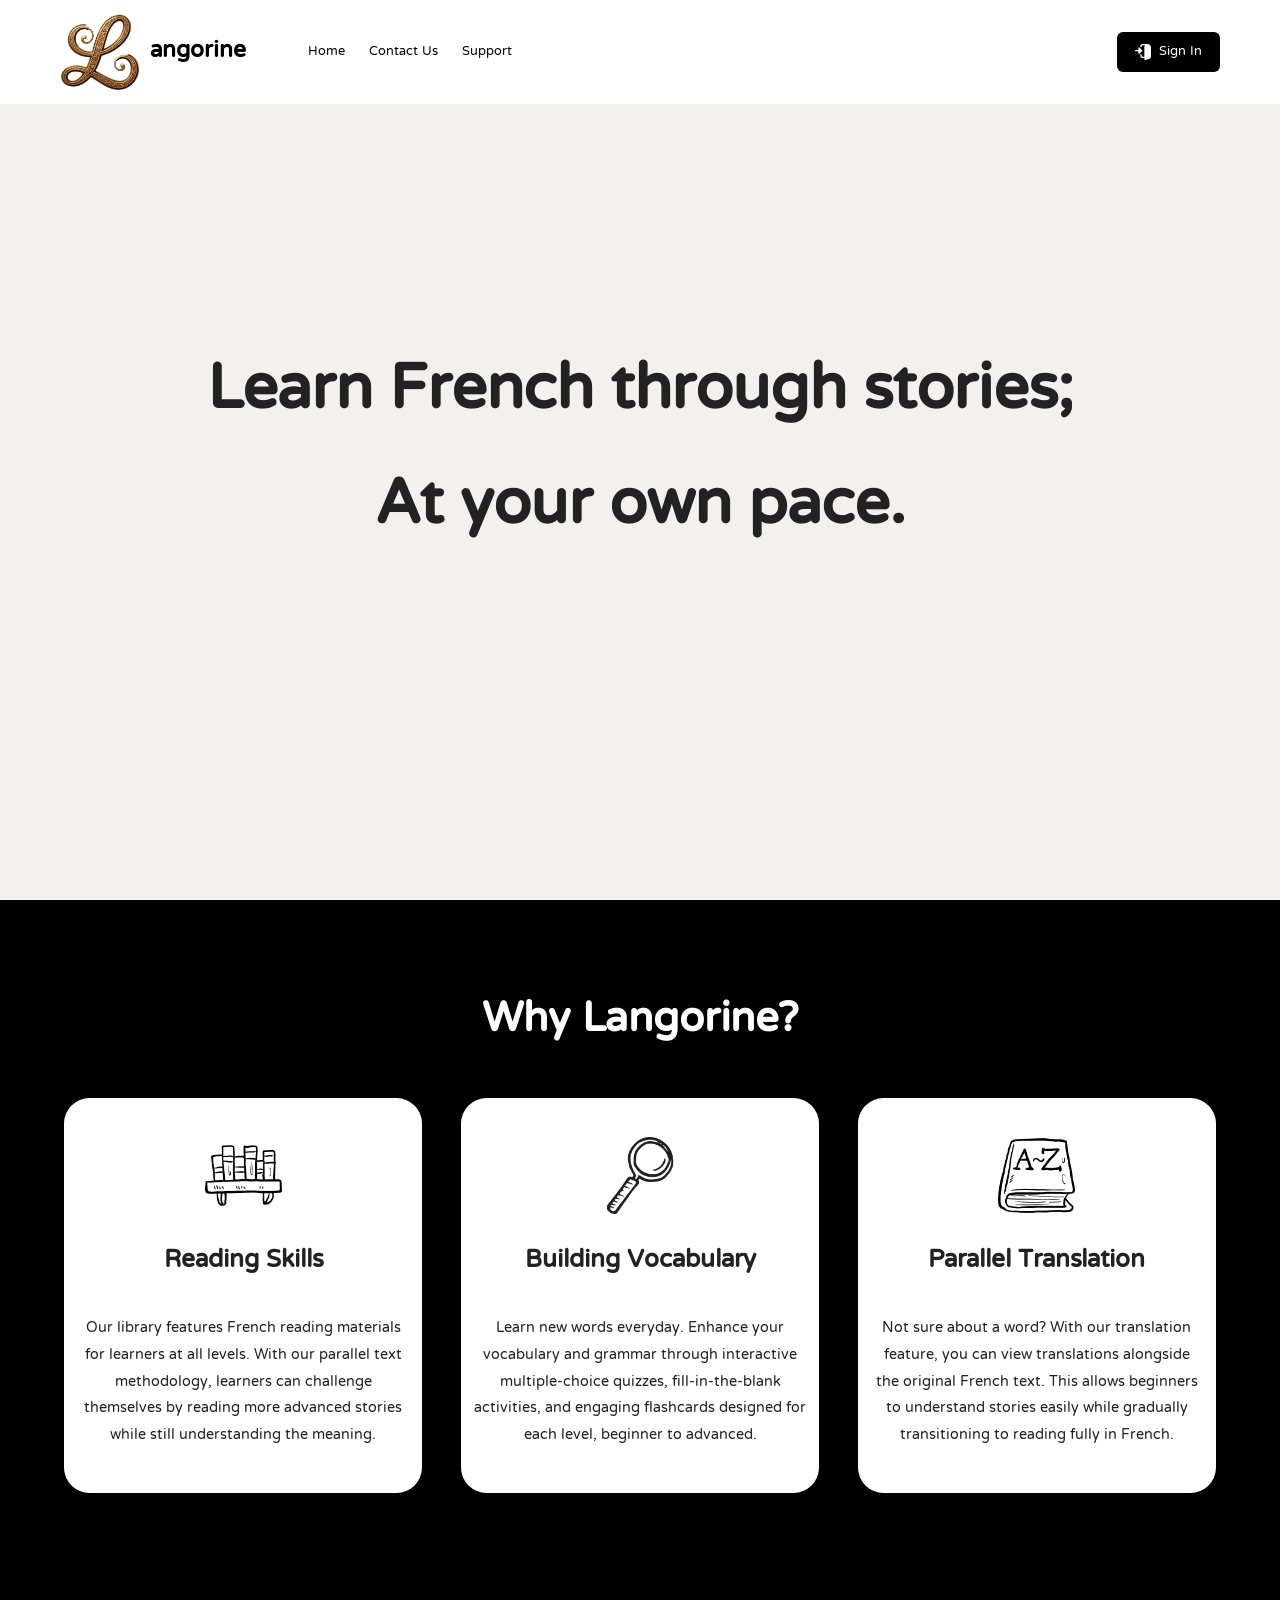
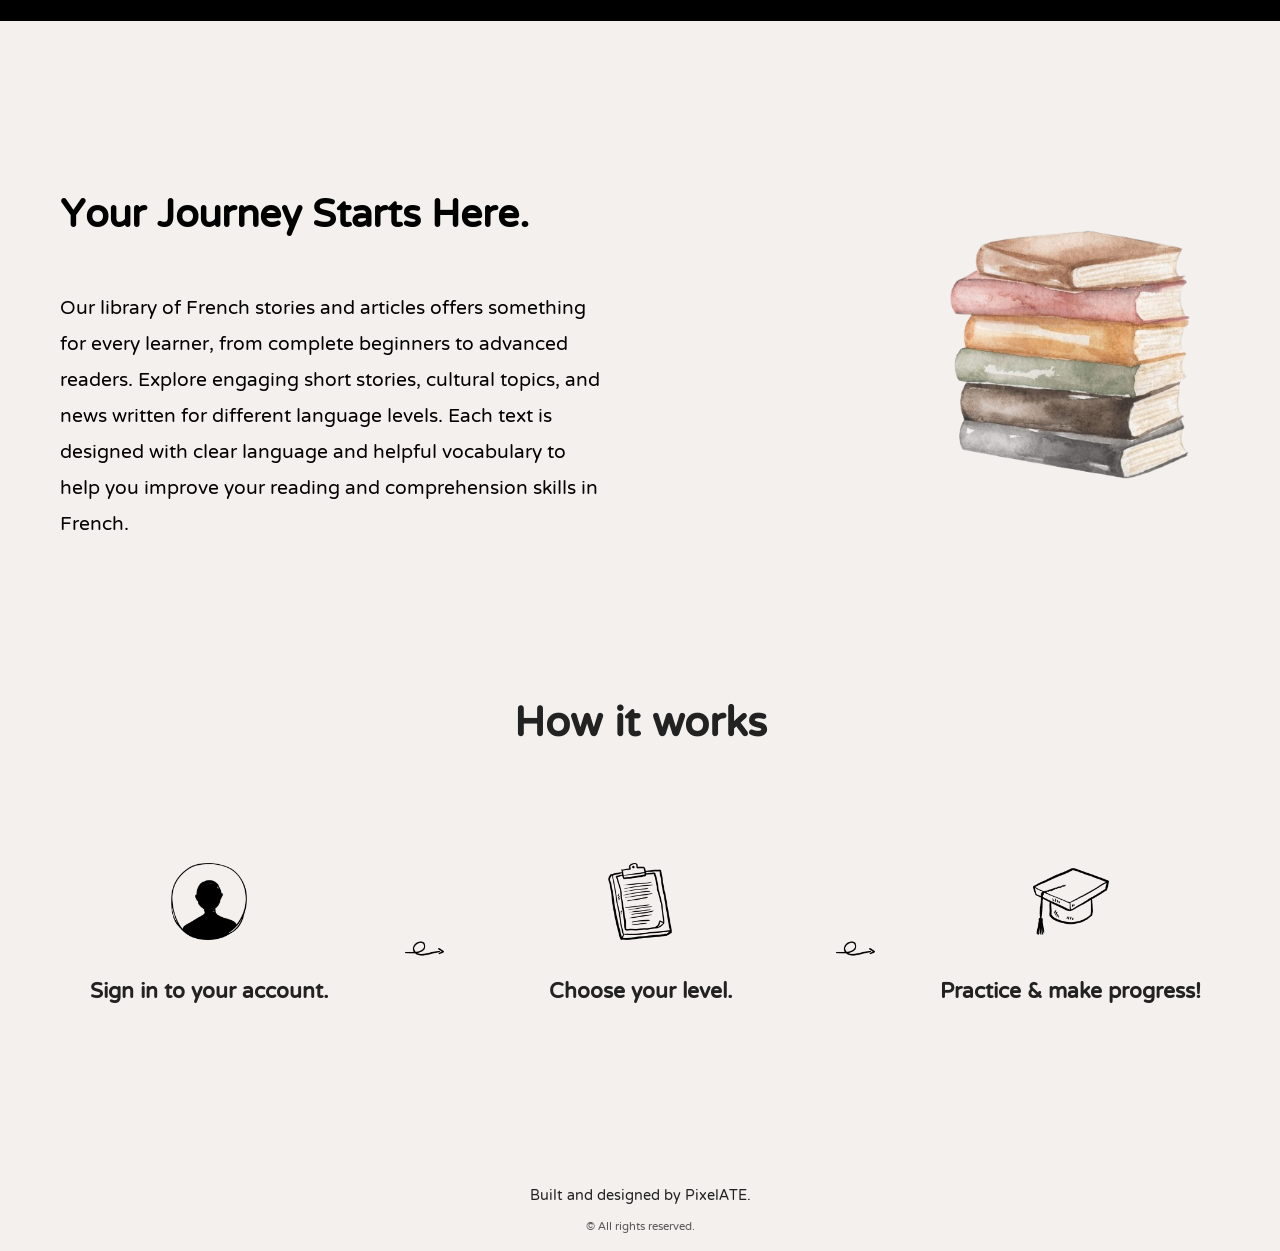
==== commit 20074646: "Added some text to the main page." ====
--- a/index.html
+++ b/index.html
@@ -58,7 +58,7 @@
                 <img src="images/icons/bookshelf.png" alt="Bookshelf">
                 <h2>Reading Skills</h2>
                 <p>
-                    Our library features French reading materials for learners at all levels, beginner to advanced.
+                    Our library features French reading materials for learners at all levels.
                     With our parallel text methodology, learners can challenge themselves by reading more advanced
                     stories while still understanding the meaning.
                 </p>
@@ -68,7 +68,7 @@
                 <h2>Building Vocabulary</h2>
                 <p>
                     Learn new words everyday. Enhance your vocabulary and grammar through interactive multiple-choice
-                    quizzes, fill-in-the-blank activities, and engaging flashcards designed for each level.
+                    quizzes, fill-in-the-blank activities, and engaging flashcards designed for each level, beginner to advanced.
                 </p>
             </div>
             <div class="flex-box reveal">
